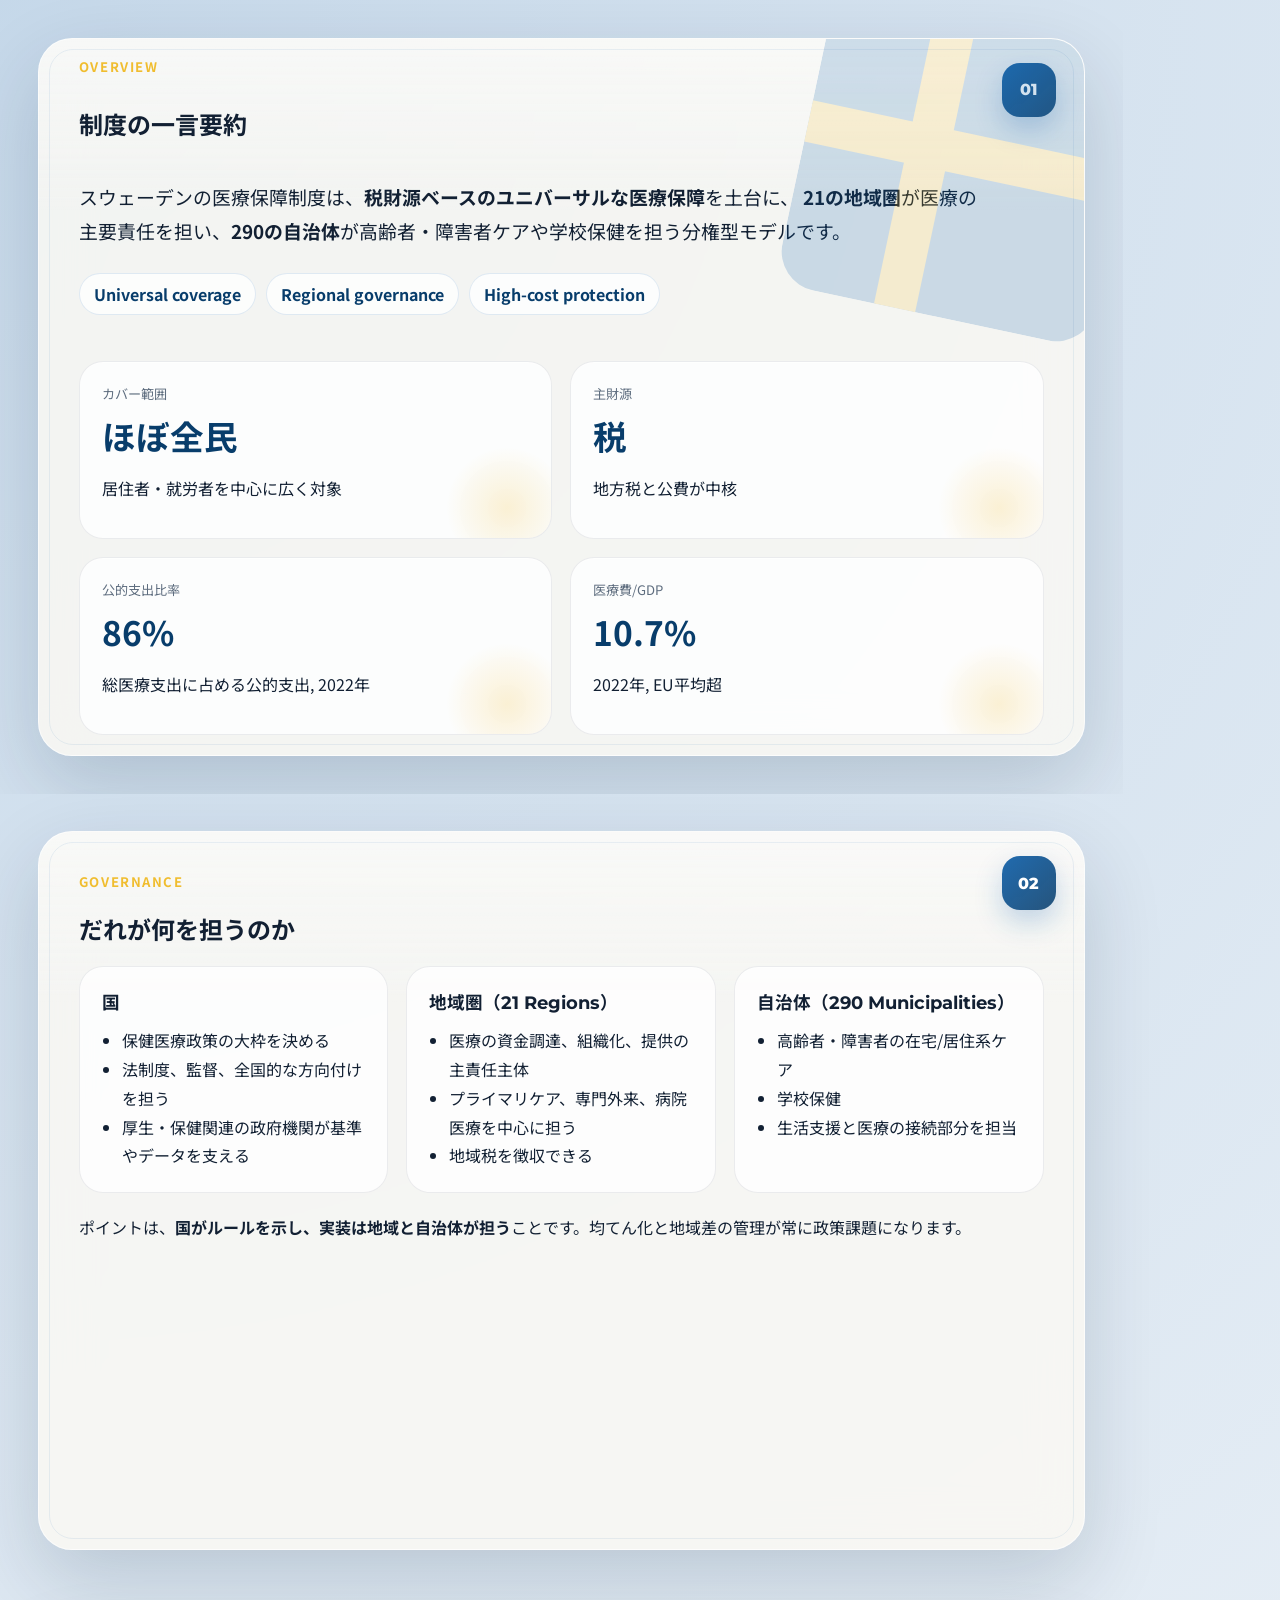
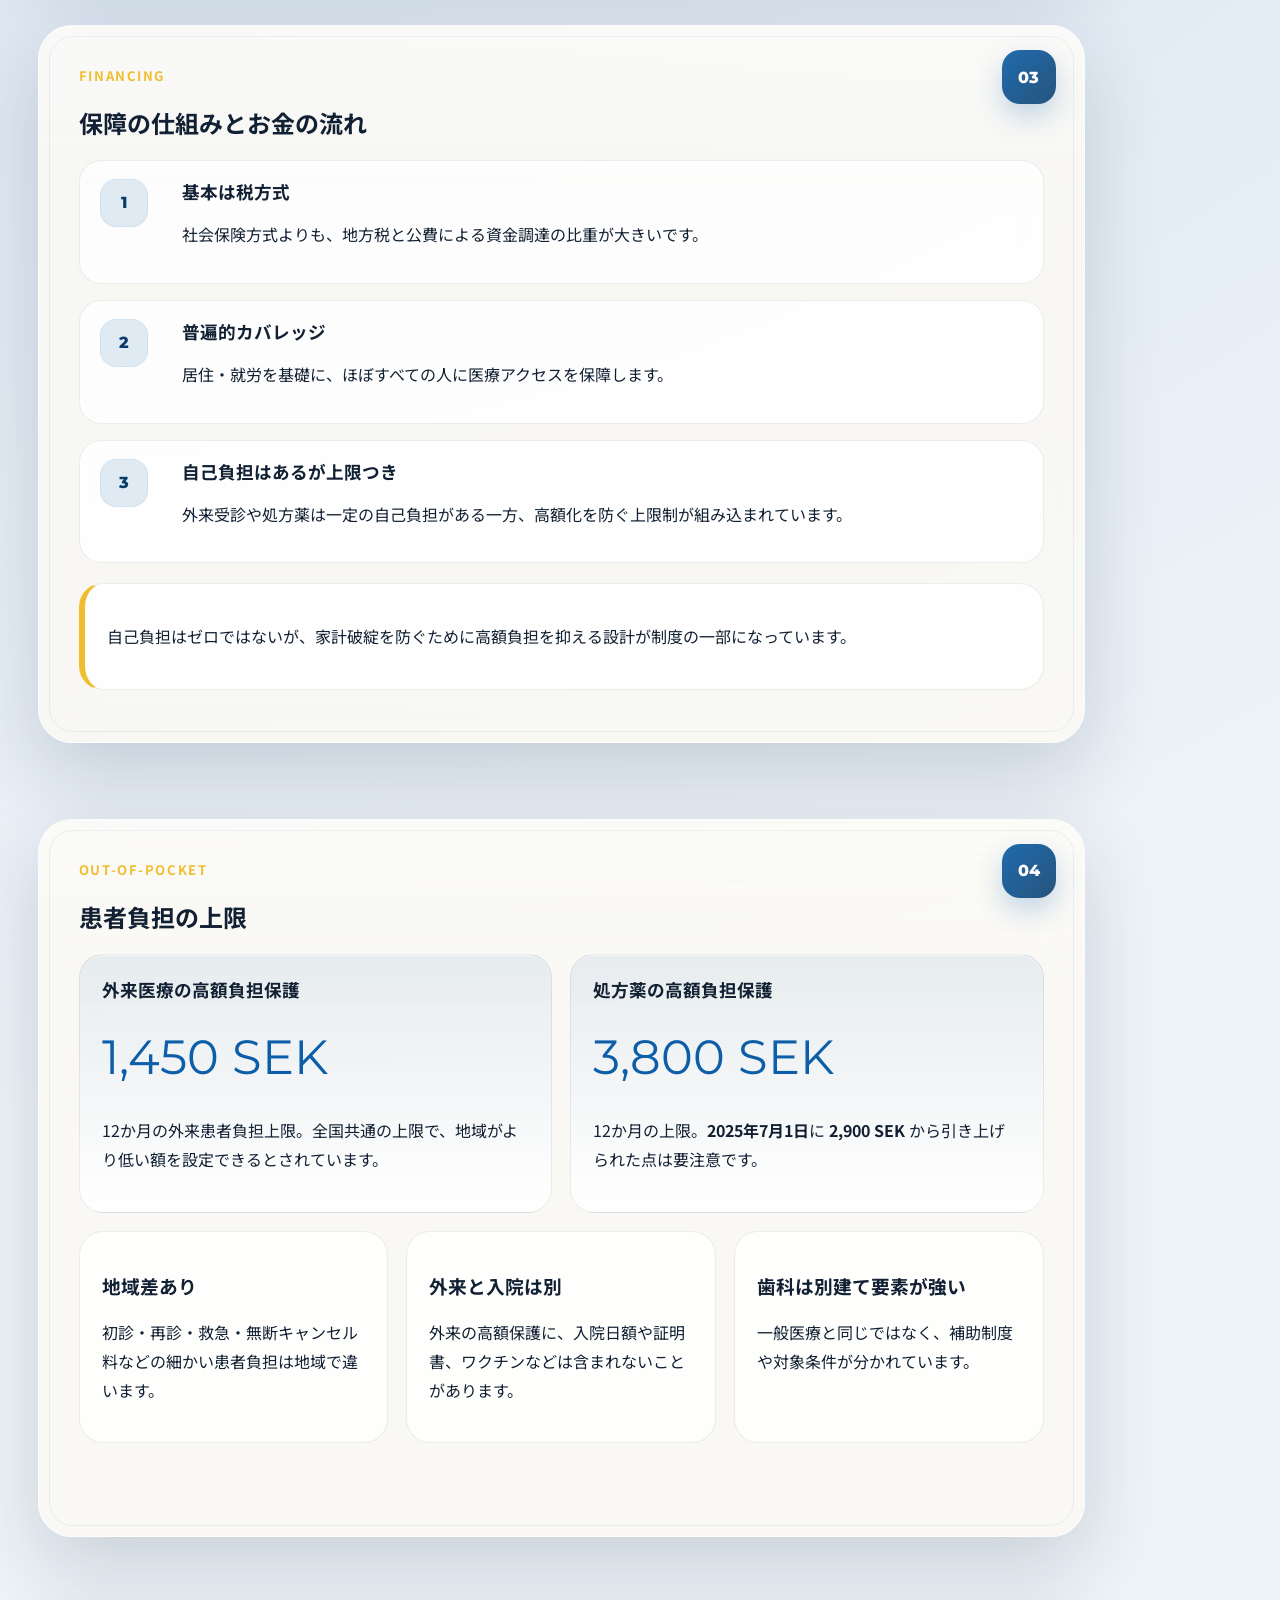
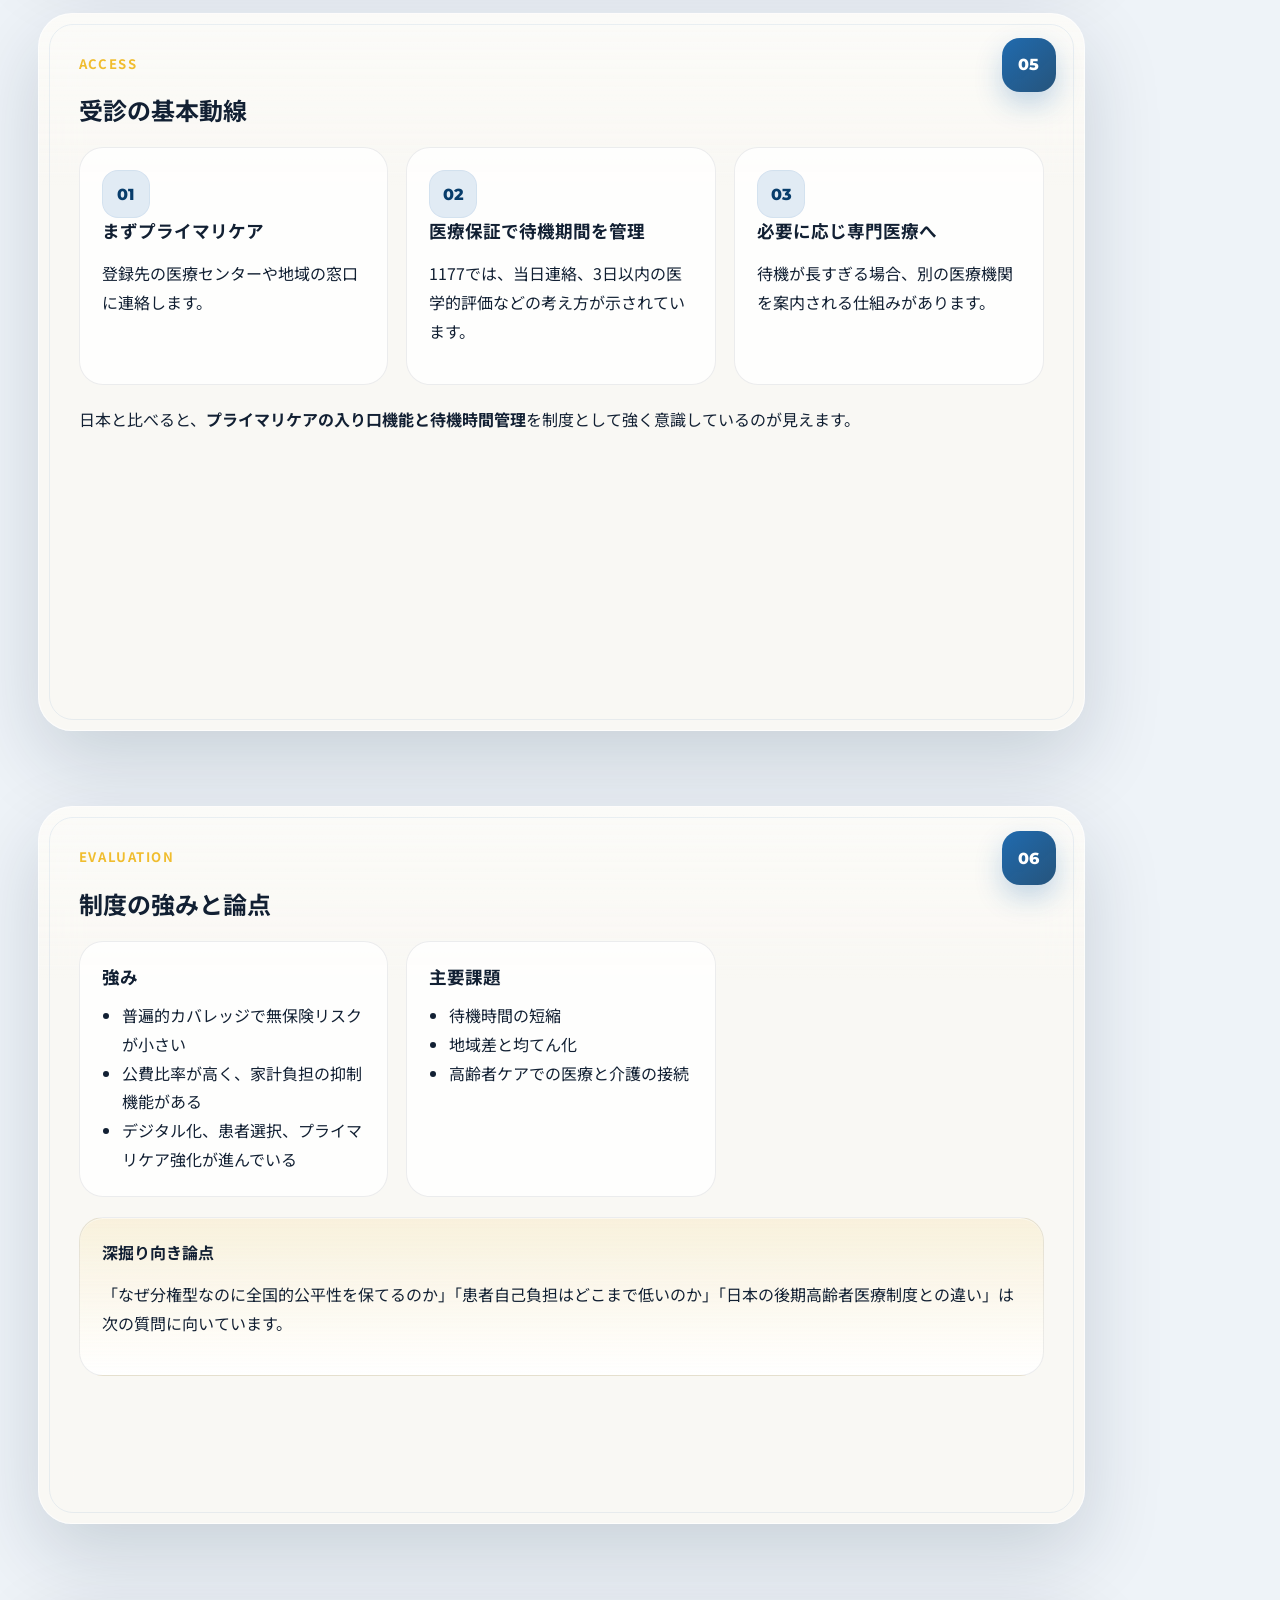
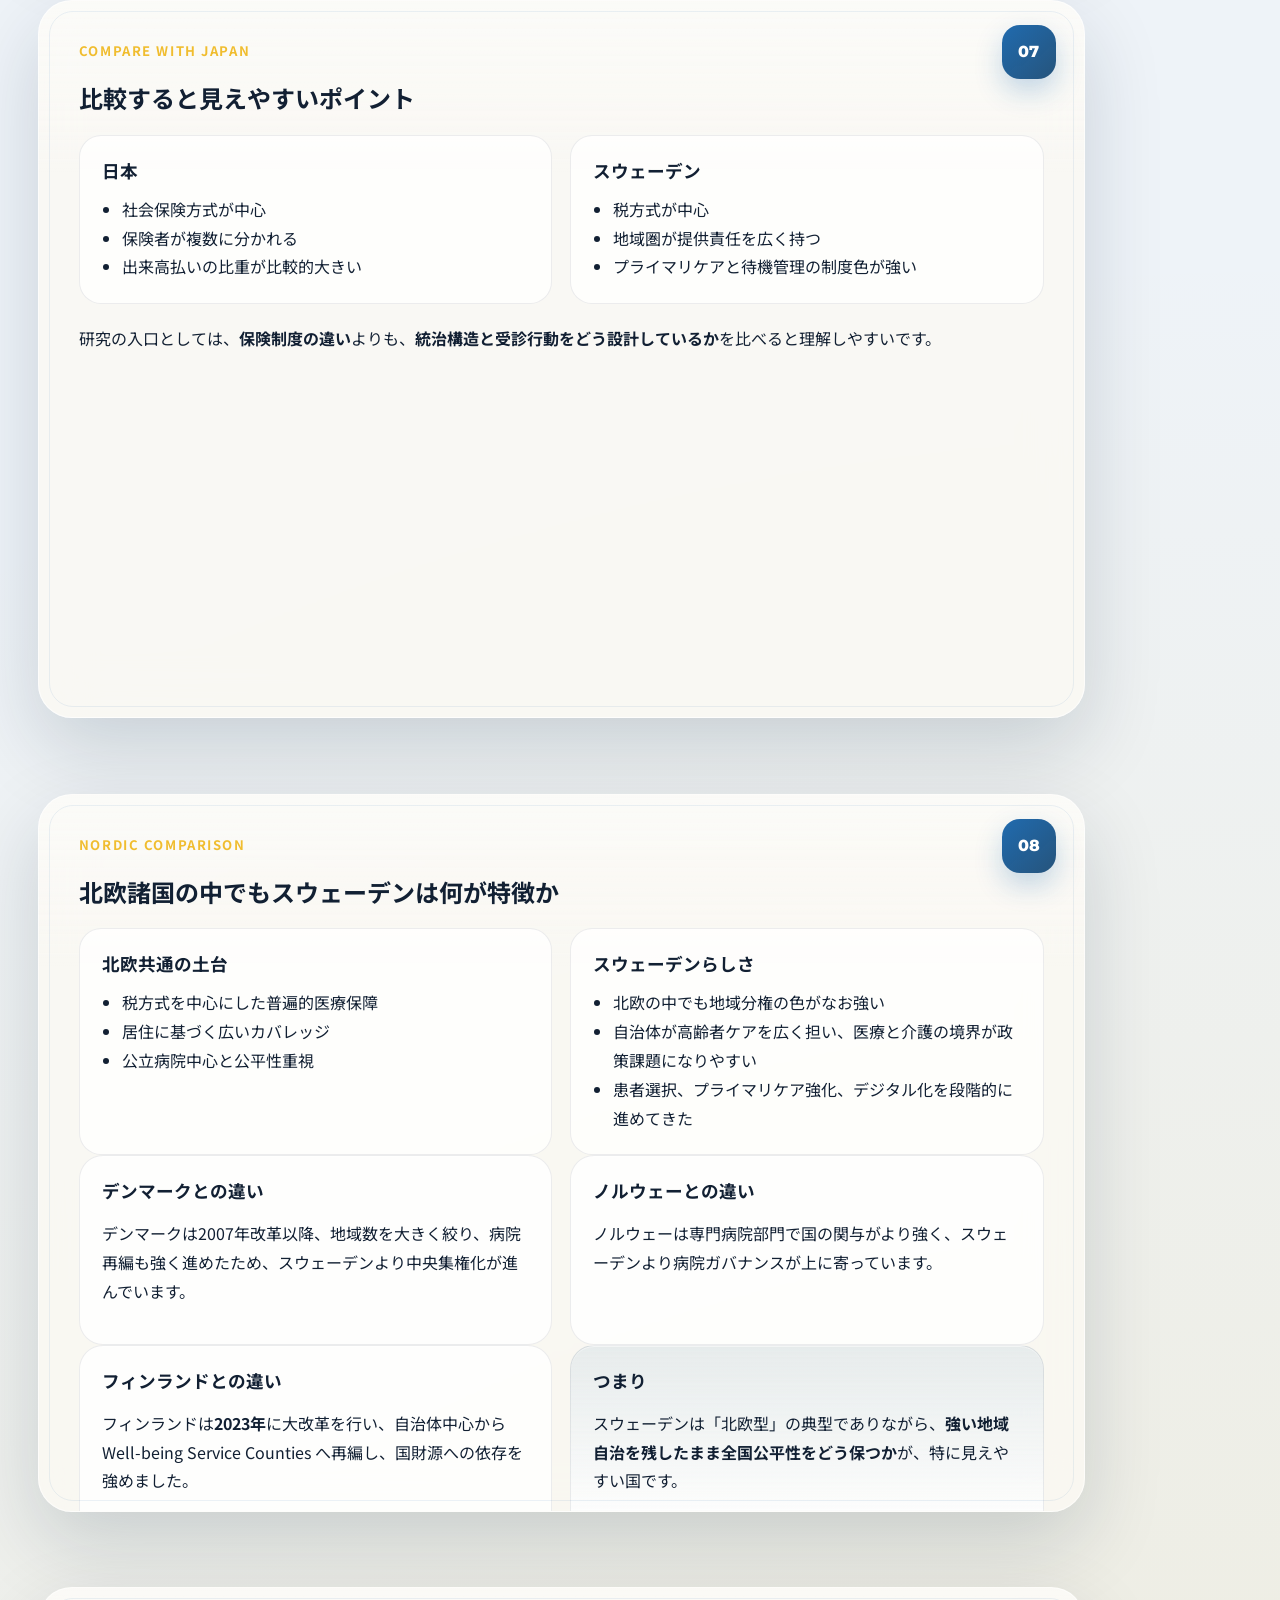
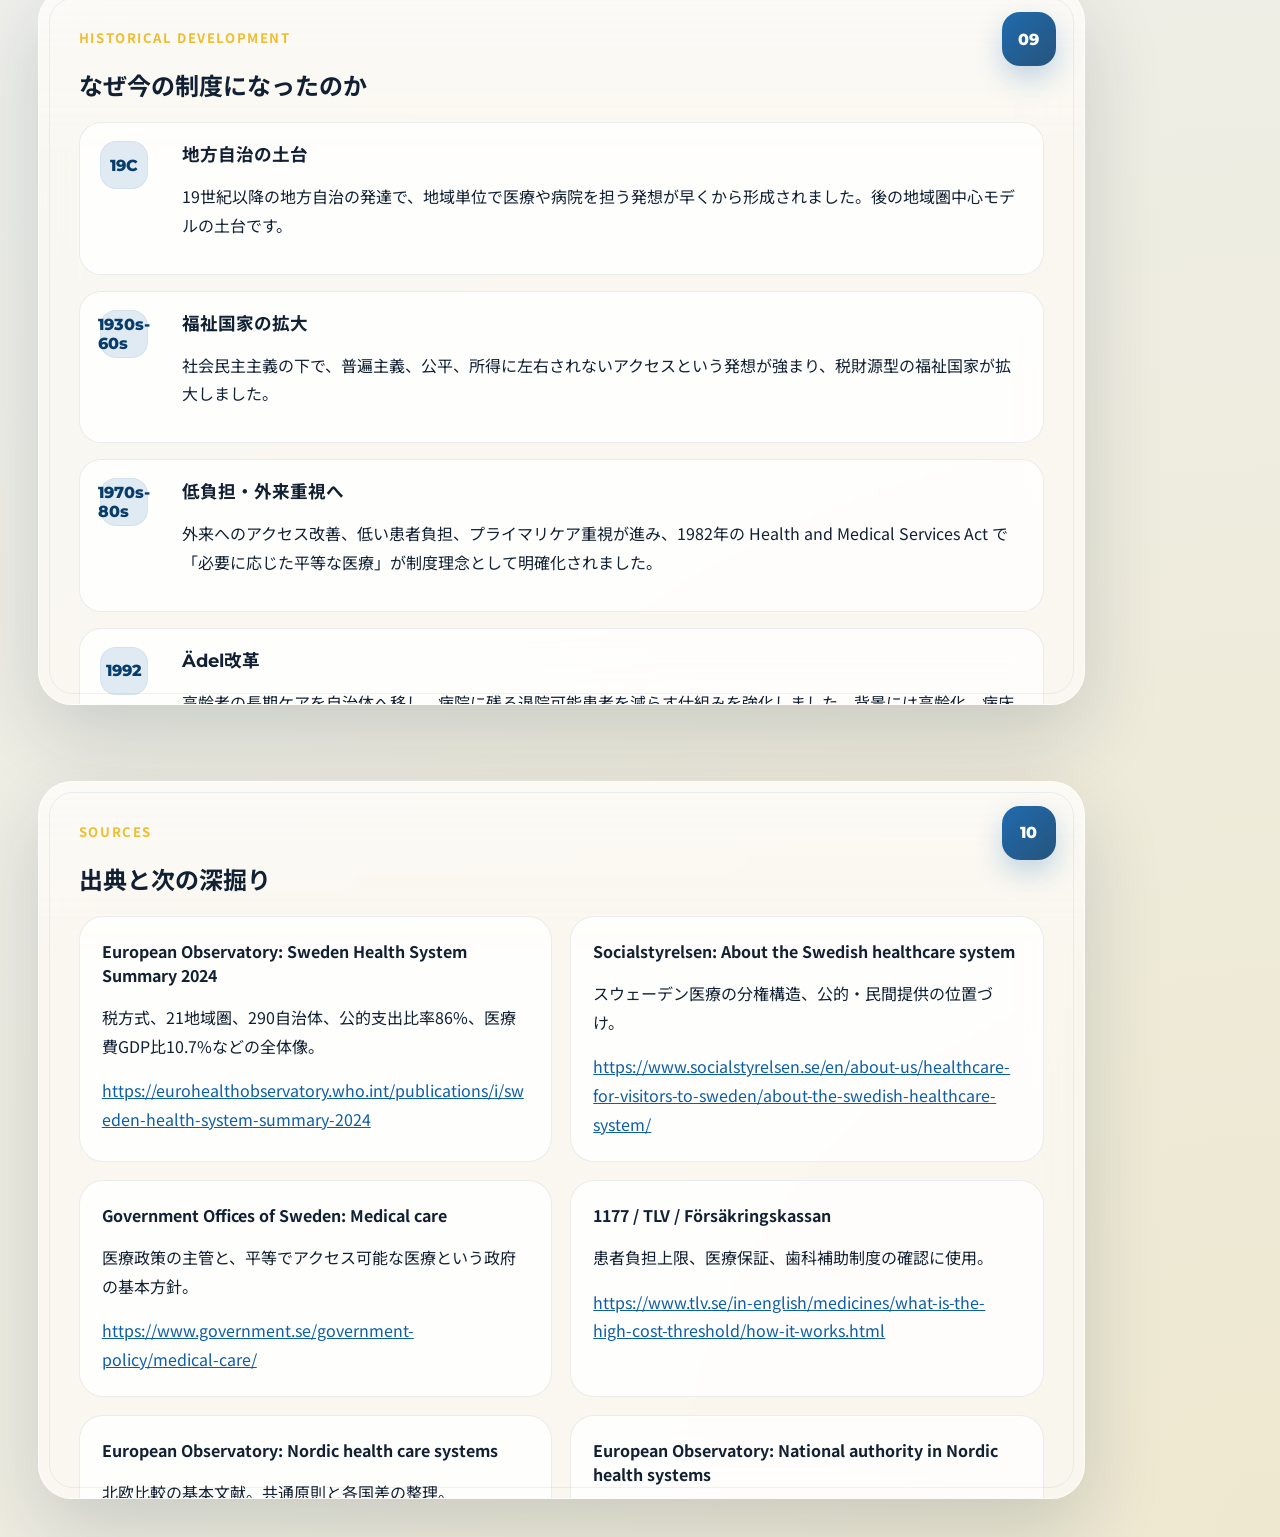
==== pdf-export.html @ 9fb64740 "Add PDF export functionality and configure Netlify headers - Created `pdf-export.html` for generatin" ====
<!DOCTYPE html>
<html lang="ja">
<head>
  <meta charset="UTF-8">
  <meta name="viewport" content="width=device-width, initial-scale=1.0">
  <title>スウェーデンの医療保障制度 PDF版</title>
  <link rel="preconnect" href="https://fonts.googleapis.com">
  <link rel="preconnect" href="https://fonts.gstatic.com" crossorigin>
  <link href="https://fonts.googleapis.com/css2?family=Noto+Sans+JP:wght@400;500;700;800&family=Montserrat:wght@600;700;800&display=swap" rel="stylesheet">
  <link rel="stylesheet" href="./styles.css">
  <link rel="stylesheet" href="./pdf.css">
</head>
<body class="pdf-body">
  <main class="pdf-deck">
    <section class="pdf-slide hero">
      <div class="slide__content hero">
        <div class="slide__badge">01</div>
        <div class="hero__flag">
          <span class="hero__flag-blue"></span>
          <span class="hero__flag-gold hero__flag-gold--vertical"></span>
          <span class="hero__flag-gold hero__flag-gold--horizontal"></span>
        </div>
        <p class="kicker">Overview</p>
        <h2>制度の一言要約</h2>
        <p class="hero__summary">
          スウェーデンの医療保障制度は、<strong>税財源ベースのユニバーサルな医療保障</strong>を土台に、
          <strong>21の地域圏</strong>が医療の主要責任を担い、<strong>290の自治体</strong>が高齢者・障害者ケアや学校保健を担う分権型モデルです。
        </p>
        <div class="hero__rail">
          <span>Universal coverage</span>
          <span>Regional governance</span>
          <span>High-cost protection</span>
        </div>
        <div class="stat-grid">
          <article class="stat-card">
            <span class="stat-card__label">カバー範囲</span>
            <strong>ほぼ全民</strong>
            <p>居住者・就労者を中心に広く対象</p>
          </article>
          <article class="stat-card">
            <span class="stat-card__label">主財源</span>
            <strong>税</strong>
            <p>地方税と公費が中核</p>
          </article>
          <article class="stat-card">
            <span class="stat-card__label">公的支出比率</span>
            <strong>86%</strong>
            <p>総医療支出に占める公的支出, 2022年</p>
          </article>
          <article class="stat-card">
            <span class="stat-card__label">医療費/GDP</span>
            <strong>10.7%</strong>
            <p>2022年, EU平均超</p>
          </article>
        </div>
      </div>
    </section>

    <section class="pdf-slide">
      <div class="slide__content">
        <div class="slide__badge">02</div>
        <p class="kicker">Governance</p>
        <h2>だれが何を担うのか</h2>
        <div class="columns">
          <article class="panel">
            <h3>国</h3>
            <ul>
              <li>保健医療政策の大枠を決める</li>
              <li>法制度、監督、全国的な方向付けを担う</li>
              <li>厚生・保健関連の政府機関が基準やデータを支える</li>
            </ul>
          </article>
          <article class="panel">
            <h3>地域圏（21 Regions）</h3>
            <ul>
              <li>医療の資金調達、組織化、提供の主責任主体</li>
              <li>プライマリケア、専門外来、病院医療を中心に担う</li>
              <li>地域税を徴収できる</li>
            </ul>
          </article>
          <article class="panel">
            <h3>自治体（290 Municipalities）</h3>
            <ul>
              <li>高齢者・障害者の在宅/居住系ケア</li>
              <li>学校保健</li>
              <li>生活支援と医療の接続部分を担当</li>
            </ul>
          </article>
        </div>
        <p class="insight">
          ポイントは、<strong>国がルールを示し、実装は地域と自治体が担う</strong>ことです。均てん化と地域差の管理が常に政策課題になります。
        </p>
      </div>
    </section>

    <section class="pdf-slide">
      <div class="slide__content">
        <div class="slide__badge">03</div>
        <p class="kicker">Financing</p>
        <h2>保障の仕組みとお金の流れ</h2>
        <div class="timeline">
          <div class="timeline__item">
            <span>1</span>
            <div>
              <h3>基本は税方式</h3>
              <p>社会保険方式よりも、地方税と公費による資金調達の比重が大きいです。</p>
            </div>
          </div>
          <div class="timeline__item">
            <span>2</span>
            <div>
              <h3>普遍的カバレッジ</h3>
              <p>居住・就労を基礎に、ほぼすべての人に医療アクセスを保障します。</p>
            </div>
          </div>
          <div class="timeline__item">
            <span>3</span>
            <div>
              <h3>自己負担はあるが上限つき</h3>
              <p>外来受診や処方薬は一定の自己負担がある一方、高額化を防ぐ上限制が組み込まれています。</p>
            </div>
          </div>
        </div>
        <div class="quote-box">
          <p>自己負担はゼロではないが、家計破綻を防ぐために高額負担を抑える設計が制度の一部になっています。</p>
        </div>
      </div>
    </section>

    <section class="pdf-slide">
      <div class="slide__content">
        <div class="slide__badge">04</div>
        <p class="kicker">Out-of-Pocket</p>
        <h2>患者負担の上限</h2>
        <div class="columns columns--wide">
          <article class="panel accent">
            <h3>外来医療の高額負担保護</h3>
            <p class="big-number">1,450 SEK</p>
            <p>12か月の外来患者負担上限。全国共通の上限で、地域がより低い額を設定できるとされています。</p>
          </article>
          <article class="panel accent">
            <h3>処方薬の高額負担保護</h3>
            <p class="big-number">3,800 SEK</p>
            <p>12か月の上限。<strong>2025年7月1日</strong>に <strong>2,900 SEK</strong> から引き上げられた点は要注意です。</p>
          </article>
        </div>
        <div class="note-grid">
          <article class="note-card">
            <h3>地域差あり</h3>
            <p>初診・再診・救急・無断キャンセル料などの細かい患者負担は地域で違います。</p>
          </article>
          <article class="note-card">
            <h3>外来と入院は別</h3>
            <p>外来の高額保護に、入院日額や証明書、ワクチンなどは含まれないことがあります。</p>
          </article>
          <article class="note-card">
            <h3>歯科は別建て要素が強い</h3>
            <p>一般医療と同じではなく、補助制度や対象条件が分かれています。</p>
          </article>
        </div>
      </div>
    </section>

    <section class="pdf-slide">
      <div class="slide__content">
        <div class="slide__badge">05</div>
        <p class="kicker">Access</p>
        <h2>受診の基本動線</h2>
        <div class="process">
          <article class="process__step">
            <span>01</span>
            <h3>まずプライマリケア</h3>
            <p>登録先の医療センターや地域の窓口に連絡します。</p>
          </article>
          <article class="process__step">
            <span>02</span>
            <h3>医療保証で待機期間を管理</h3>
            <p>1177では、当日連絡、3日以内の医学的評価などの考え方が示されています。</p>
          </article>
          <article class="process__step">
            <span>03</span>
            <h3>必要に応じ専門医療へ</h3>
            <p>待機が長すぎる場合、別の医療機関を案内される仕組みがあります。</p>
          </article>
        </div>
        <p class="insight">
          日本と比べると、<strong>プライマリケアの入り口機能と待機時間管理</strong>を制度として強く意識しているのが見えます。
        </p>
      </div>
    </section>

    <section class="pdf-slide">
      <div class="slide__content">
        <div class="slide__badge">06</div>
        <p class="kicker">Evaluation</p>
        <h2>制度の強みと論点</h2>
        <div class="columns">
          <article class="panel">
            <h3>強み</h3>
            <ul>
              <li>普遍的カバレッジで無保険リスクが小さい</li>
              <li>公費比率が高く、家計負担の抑制機能がある</li>
              <li>デジタル化、患者選択、プライマリケア強化が進んでいる</li>
            </ul>
          </article>
          <article class="panel">
            <h3>主要課題</h3>
            <ul>
              <li>待機時間の短縮</li>
              <li>地域差と均てん化</li>
              <li>高齢者ケアでの医療と介護の接続</li>
            </ul>
          </article>
        </div>
        <div class="warning-box">
          <strong>深掘り向き論点</strong>
          <p>「なぜ分権型なのに全国的公平性を保てるのか」「患者自己負担はどこまで低いのか」「日本の後期高齢者医療制度との違い」は次の質問に向いています。</p>
        </div>
      </div>
    </section>

    <section class="pdf-slide">
      <div class="slide__content">
        <div class="slide__badge">07</div>
        <p class="kicker">Compare with Japan</p>
        <h2>比較すると見えやすいポイント</h2>
        <div class="comparison">
          <article>
            <h3>日本</h3>
            <ul>
              <li>社会保険方式が中心</li>
              <li>保険者が複数に分かれる</li>
              <li>出来高払いの比重が比較的大きい</li>
            </ul>
          </article>
          <article>
            <h3>スウェーデン</h3>
            <ul>
              <li>税方式が中心</li>
              <li>地域圏が提供責任を広く持つ</li>
              <li>プライマリケアと待機管理の制度色が強い</li>
            </ul>
          </article>
        </div>
        <p class="insight">
          研究の入口としては、<strong>保険制度の違い</strong>よりも、<strong>統治構造と受診行動をどう設計しているか</strong>を比べると理解しやすいです。
        </p>
      </div>
    </section>

    <section class="pdf-slide">
      <div class="slide__content">
        <div class="slide__badge">08</div>
        <p class="kicker">Nordic Comparison</p>
        <h2>北欧諸国の中でもスウェーデンは何が特徴か</h2>
        <div class="comparison">
          <article>
            <h3>北欧共通の土台</h3>
            <ul>
              <li>税方式を中心にした普遍的医療保障</li>
              <li>居住に基づく広いカバレッジ</li>
              <li>公立病院中心と公平性重視</li>
            </ul>
          </article>
          <article>
            <h3>スウェーデンらしさ</h3>
            <ul>
              <li>北欧の中でも地域分権の色がなお強い</li>
              <li>自治体が高齢者ケアを広く担い、医療と介護の境界が政策課題になりやすい</li>
              <li>患者選択、プライマリケア強化、デジタル化を段階的に進めてきた</li>
            </ul>
          </article>
        </div>
        <div class="columns columns--wide">
          <article class="panel">
            <h3>デンマークとの違い</h3>
            <p>デンマークは2007年改革以降、地域数を大きく絞り、病院再編も強く進めたため、スウェーデンより中央集権化が進んでいます。</p>
          </article>
          <article class="panel">
            <h3>ノルウェーとの違い</h3>
            <p>ノルウェーは専門病院部門で国の関与がより強く、スウェーデンより病院ガバナンスが上に寄っています。</p>
          </article>
        </div>
        <div class="columns columns--wide">
          <article class="panel">
            <h3>フィンランドとの違い</h3>
            <p>フィンランドは<strong>2023年</strong>に大改革を行い、自治体中心から Well-being Service Counties へ再編し、国財源への依存を強めました。</p>
          </article>
          <article class="panel accent">
            <h3>つまり</h3>
            <p>スウェーデンは「北欧型」の典型でありながら、<strong>強い地域自治を残したまま全国公平性をどう保つか</strong>が、特に見えやすい国です。</p>
          </article>
        </div>
      </div>
    </section>

    <section class="pdf-slide">
      <div class="slide__content">
        <div class="slide__badge">09</div>
        <p class="kicker">Historical Development</p>
        <h2>なぜ今の制度になったのか</h2>
        <div class="timeline">
          <div class="timeline__item">
            <span>19C</span>
            <div>
              <h3>地方自治の土台</h3>
              <p>19世紀以降の地方自治の発達で、地域単位で医療や病院を担う発想が早くから形成されました。後の地域圏中心モデルの土台です。</p>
            </div>
          </div>
          <div class="timeline__item">
            <span>1930s-60s</span>
            <div>
              <h3>福祉国家の拡大</h3>
              <p>社会民主主義の下で、普遍主義、公平、所得に左右されないアクセスという発想が強まり、税財源型の福祉国家が拡大しました。</p>
            </div>
          </div>
          <div class="timeline__item">
            <span>1970s-80s</span>
            <div>
              <h3>低負担・外来重視へ</h3>
              <p>外来へのアクセス改善、低い患者負担、プライマリケア重視が進み、1982年の Health and Medical Services Act で「必要に応じた平等な医療」が制度理念として明確化されました。</p>
            </div>
          </div>
          <div class="timeline__item">
            <span>1992</span>
            <div>
              <h3>Ädel改革</h3>
              <p>高齢者の長期ケアを自治体へ移し、病院に残る退院可能患者を減らす仕組みを強化しました。背景には高齢化、病床効率、連携不全への対処があります。</p>
            </div>
          </div>
          <div class="timeline__item">
            <span>2000s-</span>
            <div>
              <h3>待機時間、選択、質比較</h3>
              <p>待機時間問題への対応、プライマリケアの選択制拡大、標準化、全国比較、デジタル化が進みました。近年は分権のままでは質・安全・効率に限界があるとして、国の関与を強める流れもあります。</p>
            </div>
          </div>
        </div>
        <div class="warning-box">
          <strong>制度変化を動かした要因</strong>
          <p>理念だけでなく、感染症中心から慢性疾患・高齢者ケア中心への疾病構造の変化、病床の効率化、待機時間、地域差、科学的ガイドラインとレジストリによる質管理が改革を押してきました。</p>
        </div>
      </div>
    </section>

    <section class="pdf-slide">
      <div class="slide__content">
        <div class="slide__badge">10</div>
        <p class="kicker">Sources</p>
        <h2>出典と次の深掘り</h2>
        <div class="sources">
          <article>
            <h3>European Observatory: Sweden Health System Summary 2024</h3>
            <p>税方式、21地域圏、290自治体、公的支出比率86%、医療費GDP比10.7%などの全体像。</p>
            <a href="https://eurohealthobservatory.who.int/publications/i/sweden-health-system-summary-2024">https://eurohealthobservatory.who.int/publications/i/sweden-health-system-summary-2024</a>
          </article>
          <article>
            <h3>Socialstyrelsen: About the Swedish healthcare system</h3>
            <p>スウェーデン医療の分権構造、公的・民間提供の位置づけ。</p>
            <a href="https://www.socialstyrelsen.se/en/about-us/healthcare-for-visitors-to-sweden/about-the-swedish-healthcare-system/">https://www.socialstyrelsen.se/en/about-us/healthcare-for-visitors-to-sweden/about-the-swedish-healthcare-system/</a>
          </article>
          <article>
            <h3>Government Offices of Sweden: Medical care</h3>
            <p>医療政策の主管と、平等でアクセス可能な医療という政府の基本方針。</p>
            <a href="https://www.government.se/government-policy/medical-care/">https://www.government.se/government-policy/medical-care/</a>
          </article>
          <article>
            <h3>1177 / TLV / Försäkringskassan</h3>
            <p>患者負担上限、医療保証、歯科補助制度の確認に使用。</p>
            <a href="https://www.tlv.se/in-english/medicines/what-is-the-high-cost-threshold/how-it-works.html">https://www.tlv.se/in-english/medicines/what-is-the-high-cost-threshold/how-it-works.html</a>
          </article>
          <article>
            <h3>European Observatory: Nordic health care systems</h3>
            <p>北欧比較の基本文献。共通原則と各国差の整理。</p>
            <a href="https://eurohealthobservatory.who.int/publications/m/nordic-health-care-systems-recent-reforms-and-current-policy-challenges">https://eurohealthobservatory.who.int/publications/m/nordic-health-care-systems-recent-reforms-and-current-policy-challenges</a>
          </article>
          <article>
            <h3>European Observatory: National authority in Nordic health systems</h3>
            <p>北欧での国レベルへの権限集約の流れ。</p>
            <a href="https://eurohealthobservatory.who.int/publications/i/national-authority-in-nordic-health-systems">https://eurohealthobservatory.who.int/publications/i/national-authority-in-nordic-health-systems</a>
          </article>
        </div>
      </div>
    </section>
  </main>
</body>
</html>
---- styles.css ----
:root {
  --bg: #eef3f8;
  --paper: rgba(252, 249, 243, 0.82);
  --paper-strong: rgba(255, 252, 246, 0.96);
  --ink: #122033;
  --muted: #5e6d7f;
  --accent: #0d5ea8;
  --accent-soft: rgba(13, 94, 168, 0.12);
  --accent-strong: #083d6b;
  --line: rgba(18, 32, 51, 0.12);
  --warm: #f0bd2f;
  --shadow: 0 30px 80px rgba(9, 29, 55, 0.16);
  --glass: rgba(255, 255, 255, 0.42);
}

* {
  box-sizing: border-box;
}

html, body {
  margin: 0;
  min-height: 100%;
  background: var(--bg);
  color: var(--ink);
  font-family: "Noto Sans JP", sans-serif;
}

body {
  overflow: hidden;
}

.backdrop {
  position: fixed;
  inset: 0;
  overflow: hidden;
  pointer-events: none;
}

.backdrop__orb {
  position: absolute;
  border-radius: 999px;
  filter: blur(20px);
  opacity: 0.82;
}

.backdrop__orb--blue {
  top: -140px;
  right: -120px;
  width: 480px;
  height: 480px;
  background: radial-gradient(circle, rgba(13, 94, 168, 0.28), transparent 68%);
}

.backdrop__orb--gold {
  bottom: -160px;
  left: -100px;
  width: 440px;
  height: 440px;
  background: radial-gradient(circle, rgba(240, 189, 47, 0.24), transparent 70%);
}

.backdrop__grid {
  position: absolute;
  inset: 0;
  background-image:
    linear-gradient(rgba(255, 255, 255, 0.34) 1px, transparent 1px),
    linear-gradient(90deg, rgba(255, 255, 255, 0.34) 1px, transparent 1px);
  background-size: 48px 48px;
  mask-image: linear-gradient(180deg, rgba(0, 0, 0, 0.5), transparent 88%);
  opacity: 0.36;
}

.app-shell {
  position: relative;
  z-index: 1;
  display: grid;
  grid-template-columns: 320px 1fr;
  min-height: 100vh;
}

.sidebar {
  border-right: 1px solid var(--line);
  background: linear-gradient(180deg, rgba(11, 42, 74, 0.88), rgba(18, 42, 67, 0.78));
  backdrop-filter: blur(22px);
  color: #eef6ff;
}

.sidebar__inner {
  padding: 32px 24px;
  height: 100vh;
  overflow-y: auto;
}

.eyebrow,
.kicker {
  margin: 0 0 10px;
  color: var(--warm);
  font-size: 0.82rem;
  font-weight: 700;
  letter-spacing: 0.12em;
  text-transform: uppercase;
}

.sidebar h1,
.slide h2,
.panel h3,
.process__step h3,
.comparison h3,
.next-questions h3,
.timeline__item h3 {
  font-family: "Montserrat", "Noto Sans JP", sans-serif;
}

.sidebar h1 {
  margin: 0;
  font-size: 2.15rem;
  line-height: 1.08;
  letter-spacing: -0.03em;
}

.lede {
  color: rgba(238, 246, 255, 0.74);
  line-height: 1.8;
}

.meta {
  display: grid;
  gap: 10px;
  margin: 24px 0;
}

.meta div {
  padding: 12px 14px;
  background: rgba(255, 255, 255, 0.1);
  border: 1px solid rgba(255, 255, 255, 0.14);
  border-radius: 16px;
  backdrop-filter: blur(14px);
}

.meta span {
  display: block;
  color: rgba(238, 246, 255, 0.66);
  font-size: 0.78rem;
}

.meta strong {
  display: block;
  margin-top: 4px;
  font-size: 1rem;
  color: #fff;
}

.toc {
  display: grid;
  gap: 8px;
}

.toc button {
  width: 100%;
  padding: 12px 14px;
  border: 1px solid transparent;
  border-radius: 14px;
  background: transparent;
  color: rgba(238, 246, 255, 0.82);
  text-align: left;
  cursor: pointer;
  transition: 160ms ease;
}

.toc button:hover,
.toc button.is-active {
  background: rgba(255, 255, 255, 0.12);
  border-color: rgba(255, 255, 255, 0.14);
  transform: translateX(4px);
}

.sidebar__note {
  margin-top: 24px;
  padding: 16px;
  border-radius: 18px;
  background: linear-gradient(135deg, rgba(240, 189, 47, 0.16), rgba(255, 255, 255, 0.08));
  border: 1px solid rgba(255, 255, 255, 0.14);
  color: #fff4ca;
  line-height: 1.75;
}

.sidebar__sweden {
  position: relative;
  margin-top: 26px;
  height: 92px;
  border-radius: 20px;
  background: rgba(255, 255, 255, 0.08);
  border: 1px solid rgba(255, 255, 255, 0.12);
  overflow: hidden;
}

.sidebar__sweden span:first-child {
  position: absolute;
  inset: 0;
  background: #0f5fa8;
}

.sidebar__sweden span:last-child {
  position: absolute;
  left: 28%;
  top: 0;
  width: 12%;
  height: 100%;
  background: #f0bd2f;
  box-shadow: -200px 38px 0 0 #f0bd2f;
}

.deck {
  display: flex;
  flex-direction: column;
  min-width: 0;
}

.deck__header {
  display: flex;
  justify-content: space-between;
  align-items: center;
  padding: 20px 28px 0;
}

.deck__controls {
  display: flex;
  gap: 10px;
}

.nav-btn {
  border: 1px solid rgba(255, 255, 255, 0.42);
  background: rgba(255, 255, 255, 0.56);
  color: var(--accent-strong);
  padding: 10px 16px;
  border-radius: 999px;
  cursor: pointer;
  backdrop-filter: blur(18px);
  font-weight: 700;
  transition: transform 160ms ease, background 160ms ease;
}

.nav-btn:hover {
  transform: translateY(-1px);
  background: rgba(255, 255, 255, 0.74);
}

.deck__progress {
  display: flex;
  align-items: center;
  gap: 12px;
  color: var(--muted);
  font-weight: 600;
}

.progress-bar {
  width: 150px;
  height: 10px;
  border-radius: 999px;
  background: rgba(255, 255, 255, 0.38);
  overflow: hidden;
  border: 1px solid rgba(255, 255, 255, 0.4);
}

.progress-bar span {
  display: block;
  height: 100%;
  width: 10%;
  border-radius: inherit;
  background: linear-gradient(90deg, #0d5ea8, #f0bd2f);
  transition: width 220ms ease;
}

.slide {
  display: none;
  padding: 18px 28px 32px;
  height: calc(100vh - 74px);
  overflow-y: auto;
}

.slide.is-active {
  display: block;
  animation: slideIn 280ms ease;
}

.slide__content {
  position: relative;
  min-height: 100%;
  padding: 40px 40px 42px;
  border-radius: 34px;
  border: 1px solid rgba(255, 255, 255, 0.58);
  background:
    linear-gradient(180deg, rgba(255, 255, 255, 0.4), transparent 24%),
    var(--paper);
  box-shadow: var(--shadow);
  backdrop-filter: blur(26px);
}

.slide__content::after {
  content: "";
  position: absolute;
  inset: 16px;
  border-radius: 24px;
  border: 1px solid rgba(13, 94, 168, 0.08);
  pointer-events: none;
}

.hero {
  display: flex;
  flex-direction: column;
  justify-content: center;
  overflow: hidden;
}

.slide h2 {
  margin: 0 0 20px;
  font-size: clamp(2rem, 4vw, 3.25rem);
  line-height: 1.08;
  letter-spacing: -0.04em;
  max-width: 12em;
}

.hero__summary,
.insight,
.quote-box p,
.warning-box p,
.panel p,
.timeline__item p,
.note-card p,
.process__step p,
.next-questions li,
.sources a,
.sources p {
  line-height: 1.8;
}

.hero__summary {
  max-width: 900px;
  font-size: 1.18rem;
}

.slide__badge {
  position: absolute;
  top: 24px;
  right: 28px;
  display: inline-flex;
  align-items: center;
  justify-content: center;
  width: 54px;
  height: 54px;
  border-radius: 18px;
  background: linear-gradient(135deg, rgba(13, 94, 168, 0.92), rgba(8, 61, 107, 0.88));
  color: #fff;
  font-family: "Montserrat", sans-serif;
  font-size: 1rem;
  font-weight: 800;
  box-shadow: 0 12px 28px rgba(13, 94, 168, 0.24);
}

.hero__flag {
  position: absolute;
  top: -40px;
  right: -40px;
  width: 320px;
  height: 320px;
  border-radius: 40px;
  overflow: hidden;
  opacity: 0.18;
  transform: rotate(12deg);
}

.hero__flag-blue,
.hero__flag-gold {
  position: absolute;
}

.hero__flag-blue {
  inset: 0;
  background: #0d5ea8;
}

.hero__flag-gold--vertical {
  left: 32%;
  top: 0;
  width: 13%;
  height: 100%;
  background: #f0bd2f;
}

.hero__flag-gold--horizontal {
  left: 0;
  top: 42%;
  width: 100%;
  height: 13%;
  background: #f0bd2f;
}

.hero__rail {
  display: flex;
  flex-wrap: wrap;
  gap: 10px;
  margin: 6px 0 18px;
}

.hero__rail span {
  display: inline-flex;
  align-items: center;
  min-height: 36px;
  padding: 8px 14px;
  border-radius: 999px;
  background: rgba(255, 255, 255, 0.74);
  border: 1px solid rgba(13, 94, 168, 0.12);
  color: var(--accent-strong);
  font-weight: 700;
}

.stat-grid,
.columns,
.note-grid,
.comparison,
.sources {
  display: grid;
  gap: 18px;
}

.stat-grid {
  grid-template-columns: repeat(2, minmax(0, 1fr));
  margin-top: 28px;
}

.stat-card,
.panel,
.note-card,
.process__step,
.sources article,
.quote-box,
.warning-box {
  border: 1px solid rgba(18, 32, 51, 0.08);
  border-radius: 24px;
  background: rgba(255, 255, 255, 0.76);
  box-shadow: inset 0 1px 0 rgba(255, 255, 255, 0.46);
}

.stat-card {
  padding: 22px;
  position: relative;
  overflow: hidden;
}

.stat-card::before {
  content: "";
  position: absolute;
  inset: auto -16px -30px auto;
  width: 120px;
  height: 120px;
  border-radius: 50%;
  background: radial-gradient(circle, rgba(240, 189, 47, 0.2), transparent 72%);
}

.stat-card__label {
  display: block;
  color: var(--muted);
  font-size: 0.82rem;
}

.stat-card strong {
  display: block;
  margin: 8px 0;
  font-size: 2.1rem;
  color: var(--accent-strong);
}

.columns {
  grid-template-columns: repeat(3, minmax(0, 1fr));
}

.columns--wide {
  grid-template-columns: repeat(2, minmax(0, 1fr));
}

.panel,
.note-card,
.process__step,
.quote-box,
.warning-box,
.sources article {
  padding: 22px;
}

.panel h3,
.process__step h3,
.comparison h3,
.next-questions h3,
.timeline__item h3 {
  margin: 0 0 12px;
  font-size: 1.1rem;
}

.panel ul,
.next-questions ul,
.comparison ul {
  margin: 0;
  padding-left: 20px;
  line-height: 1.8;
}

.accent {
  background: linear-gradient(180deg, rgba(13, 94, 168, 0.08), rgba(255, 255, 255, 0.94));
}

.big-number {
  margin: 10px 0 6px;
  font-family: "Montserrat", sans-serif;
  font-size: clamp(2rem, 4vw, 3rem);
  color: var(--accent);
}

.timeline {
  display: grid;
  gap: 16px;
}

.timeline__item {
  display: grid;
  grid-template-columns: 64px 1fr;
  gap: 18px;
  align-items: start;
  padding: 18px 20px;
  border: 1px solid rgba(18, 32, 51, 0.08);
  border-radius: 22px;
  background: rgba(255, 255, 255, 0.74);
}

.timeline__item span,
.process__step span {
  display: inline-flex;
  align-items: center;
  justify-content: center;
  width: 48px;
  height: 48px;
  border-radius: 16px;
  background: var(--accent-soft);
  color: var(--accent-strong);
  font-family: "Montserrat", sans-serif;
  font-weight: 800;
  box-shadow: inset 0 0 0 1px rgba(13, 94, 168, 0.06);
}

.note-grid {
  grid-template-columns: repeat(3, minmax(0, 1fr));
  margin-top: 18px;
}

.process {
  display: grid;
  grid-template-columns: repeat(3, minmax(0, 1fr));
  gap: 18px;
}

.comparison {
  grid-template-columns: repeat(2, minmax(0, 1fr));
}

.comparison article {
  padding: 22px;
  border-radius: 22px;
  border: 1px solid rgba(18, 32, 51, 0.08);
  background: rgba(255, 255, 255, 0.72);
}

.quote-box,
.warning-box,
.insight {
  margin-top: 20px;
}

.quote-box {
  border-left: 6px solid var(--warm);
}

.warning-box {
  background: linear-gradient(180deg, rgba(240, 189, 47, 0.12), rgba(255, 255, 255, 0.94));
}

.sources {
  margin-bottom: 24px;
  grid-template-columns: repeat(2, minmax(0, 1fr));
}

.sources article h3 {
  margin: 0 0 10px;
  font-size: 1rem;
}

.sources a {
  color: var(--accent);
  word-break: break-word;
}

@keyframes slideIn {
  from {
    opacity: 0;
    transform: translateY(10px);
  }
  to {
    opacity: 1;
    transform: translateY(0);
  }
}

@media (max-width: 1080px) {
  body {
    overflow: auto;
  }

  .app-shell {
    grid-template-columns: 1fr;
  }

  .sidebar {
    border-right: 0;
    border-bottom: 1px solid var(--line);
  }

  .sidebar__inner,
  .slide {
    height: auto;
  }

  .slide {
    display: block;
    padding-top: 0;
  }

  .slide:not(.is-active) {
    display: none;
  }

  .columns,
  .note-grid,
  .process,
  .comparison,
  .columns--wide,
  .stat-grid,
  .sources {
    grid-template-columns: 1fr;
  }

  .slide__badge {
    top: 18px;
    right: 18px;
  }

  .hero__flag {
    width: 220px;
    height: 220px;
  }
}
---- pdf.css ----
@page {
  size: A4 landscape;
  margin: 0;
}

html,
body {
  margin: 0;
  padding: 0;
}

.pdf-body {
  overflow: visible;
  background:
    radial-gradient(circle at top left, rgba(13, 94, 168, 0.18), transparent 34%),
    radial-gradient(circle at bottom right, rgba(240, 189, 47, 0.2), transparent 36%),
    #eef3f8;
  print-color-adjust: exact;
  -webkit-print-color-adjust: exact;
}

.pdf-deck {
  width: 100%;
}

.pdf-slide {
  width: 297mm;
  min-height: 210mm;
  padding: 10mm;
  display: flex;
  align-items: stretch;
  justify-content: center;
  page-break-after: always;
  break-after: page;
}

.pdf-slide:last-child {
  page-break-after: auto;
  break-after: auto;
}

.pdf-slide .slide__content {
  width: 100%;
  min-height: 100%;
  height: 190mm;
  overflow: hidden;
}

.pdf-slide .hero {
  min-height: 100%;
}

.pdf-slide .sources {
  grid-template-columns: repeat(2, minmax(0, 1fr));
}

.pdf-slide .slide__content::after {
  inset: 10px;
}
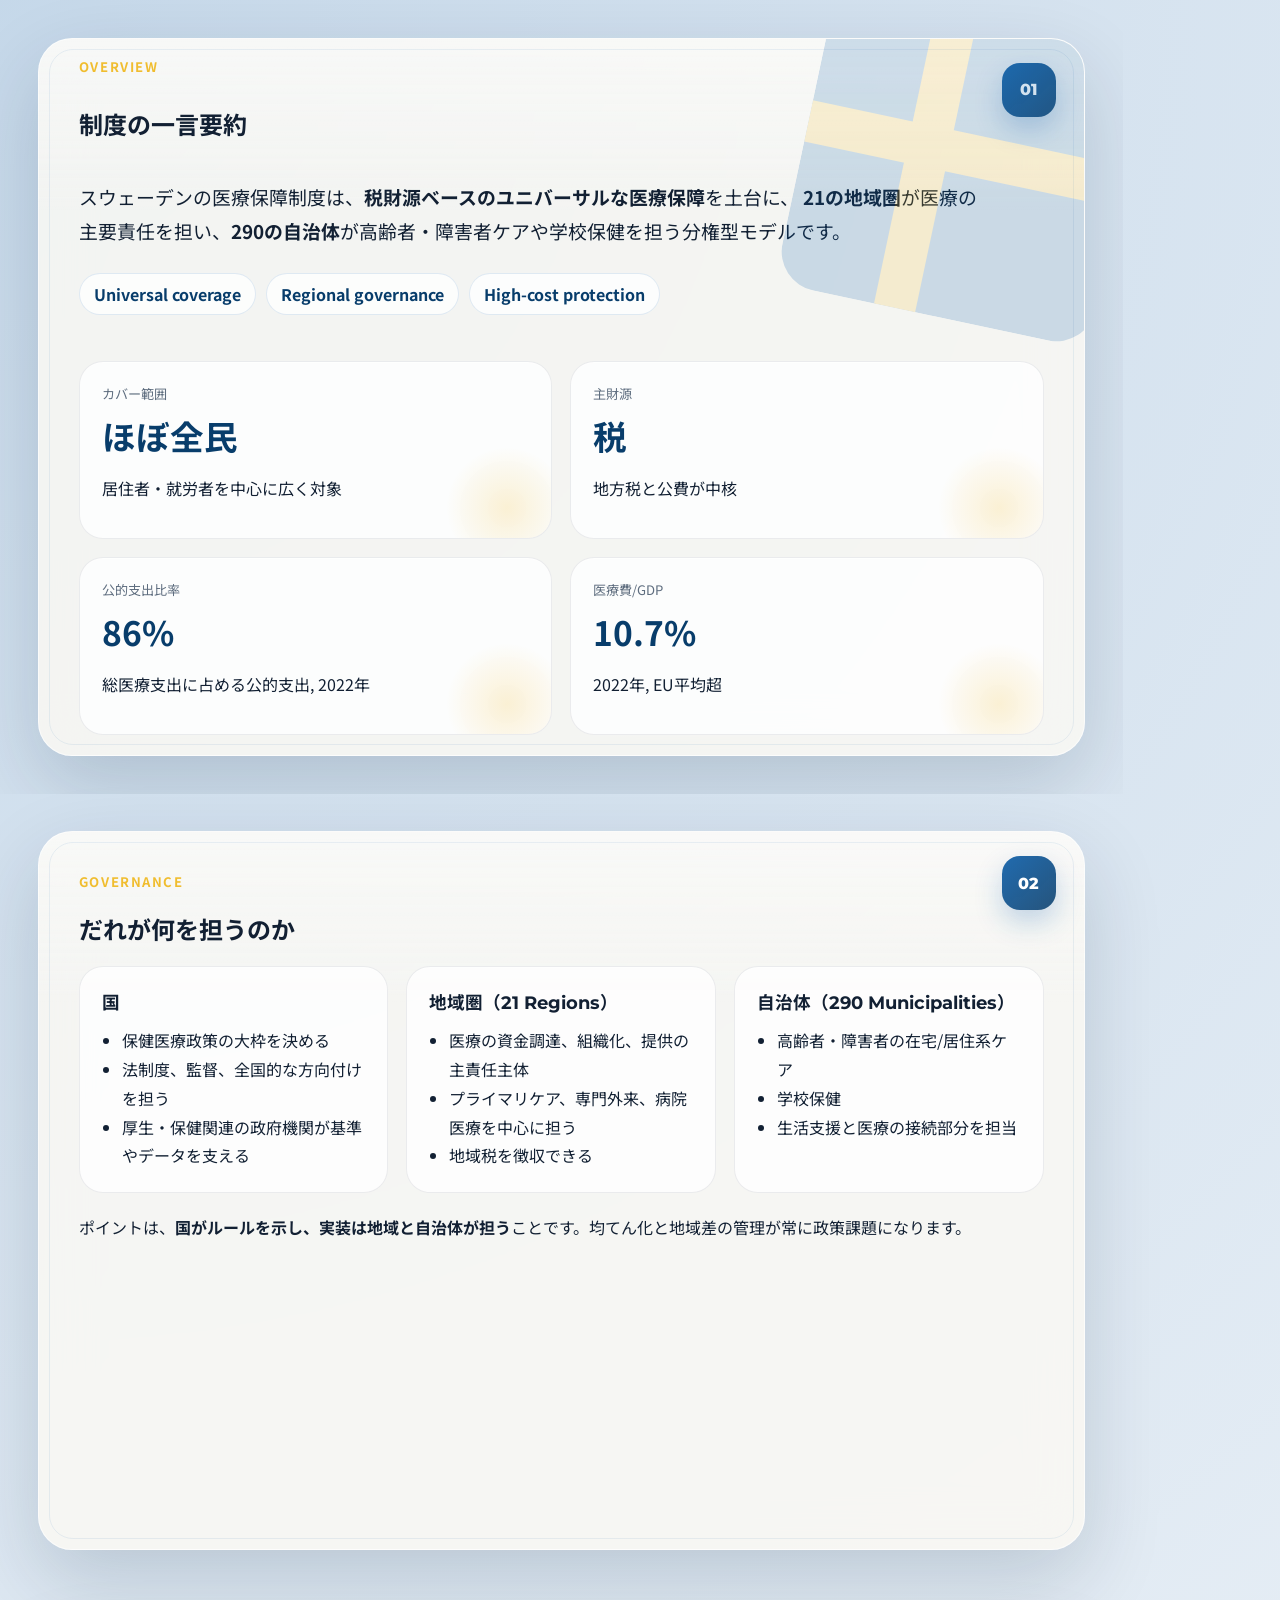
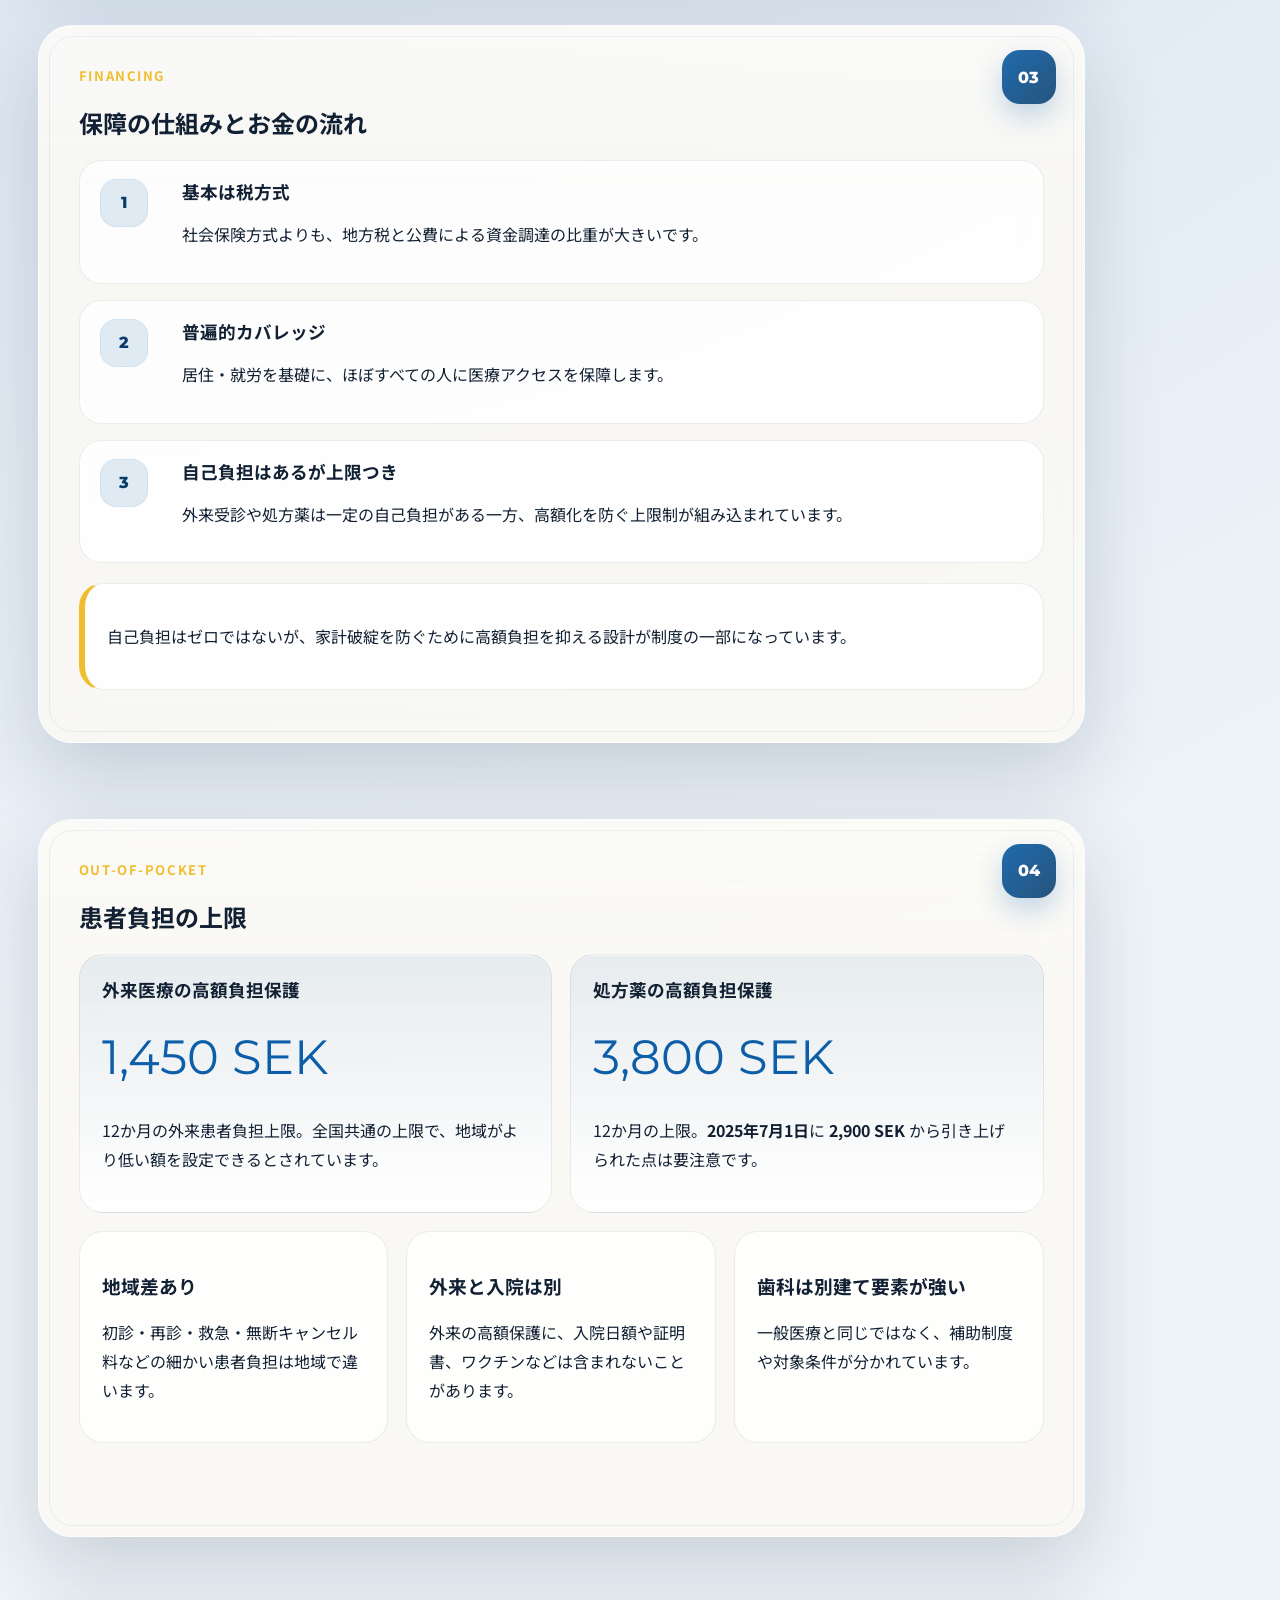
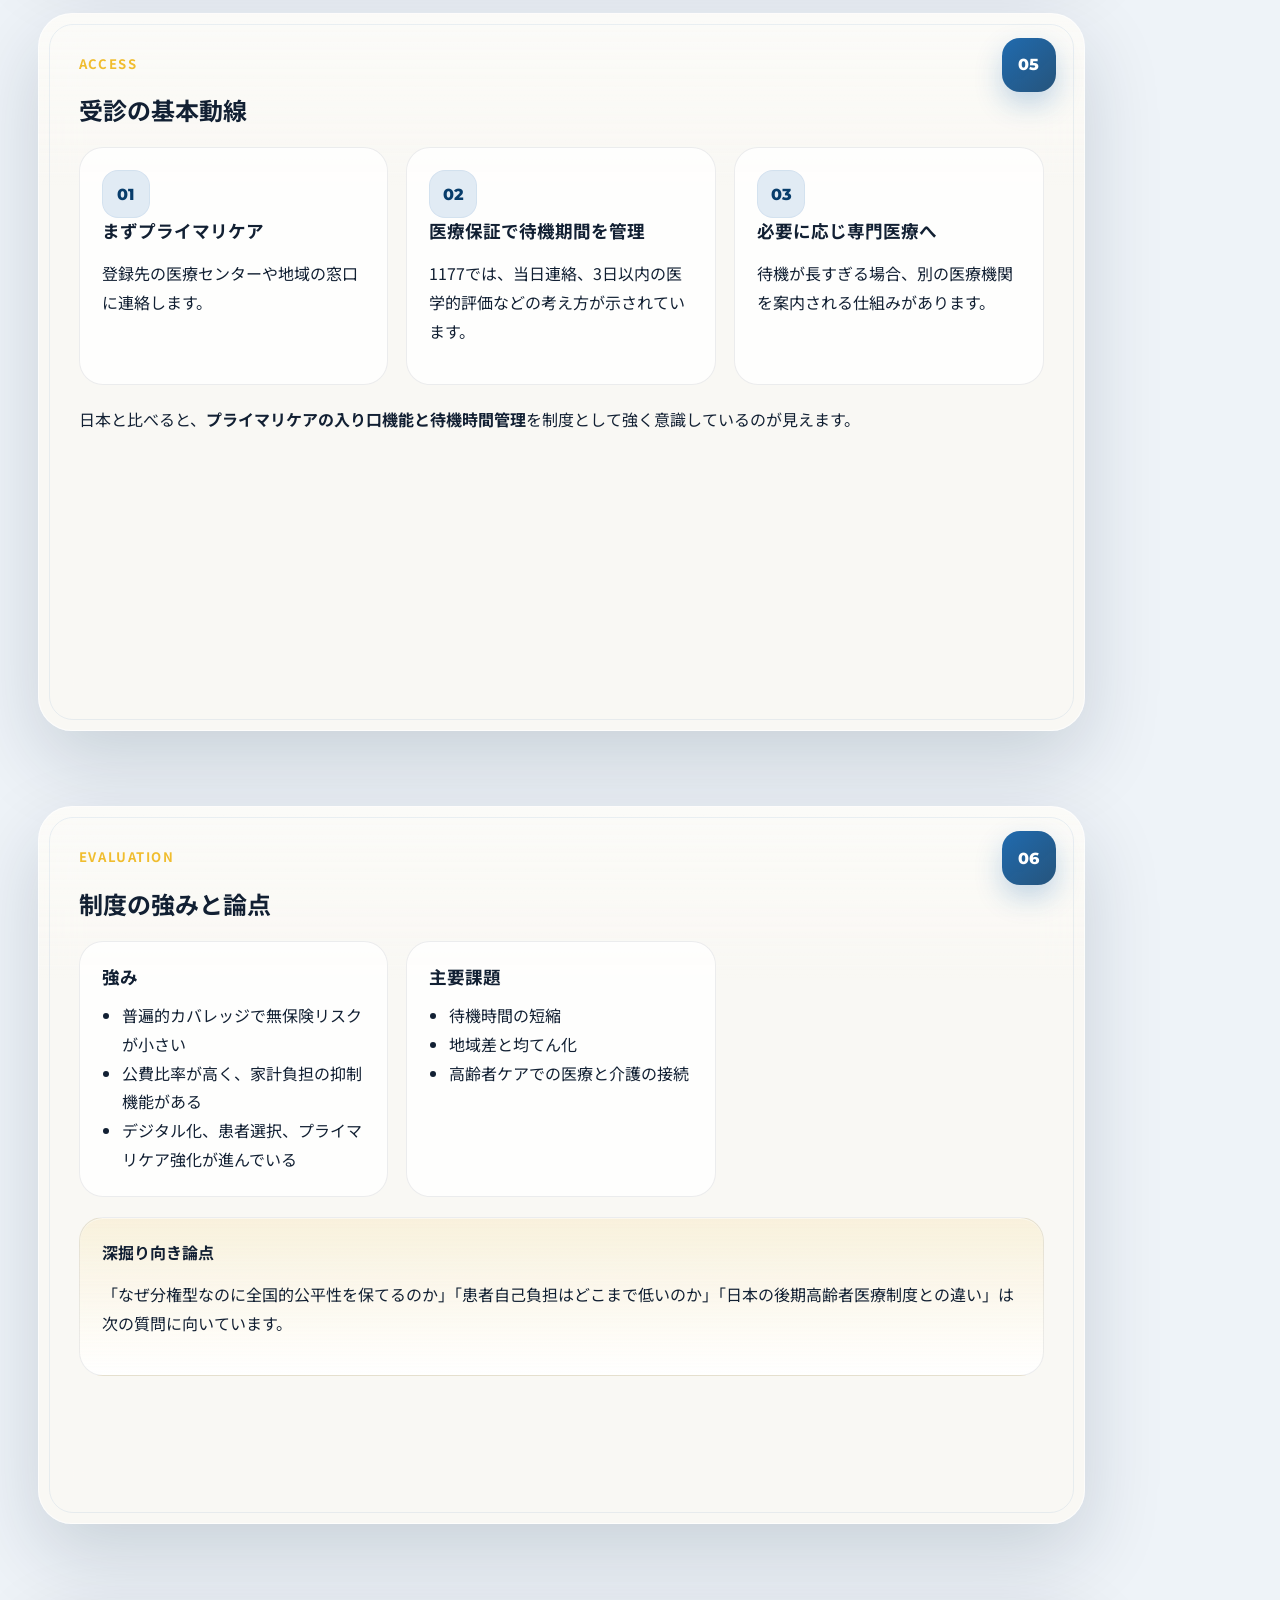
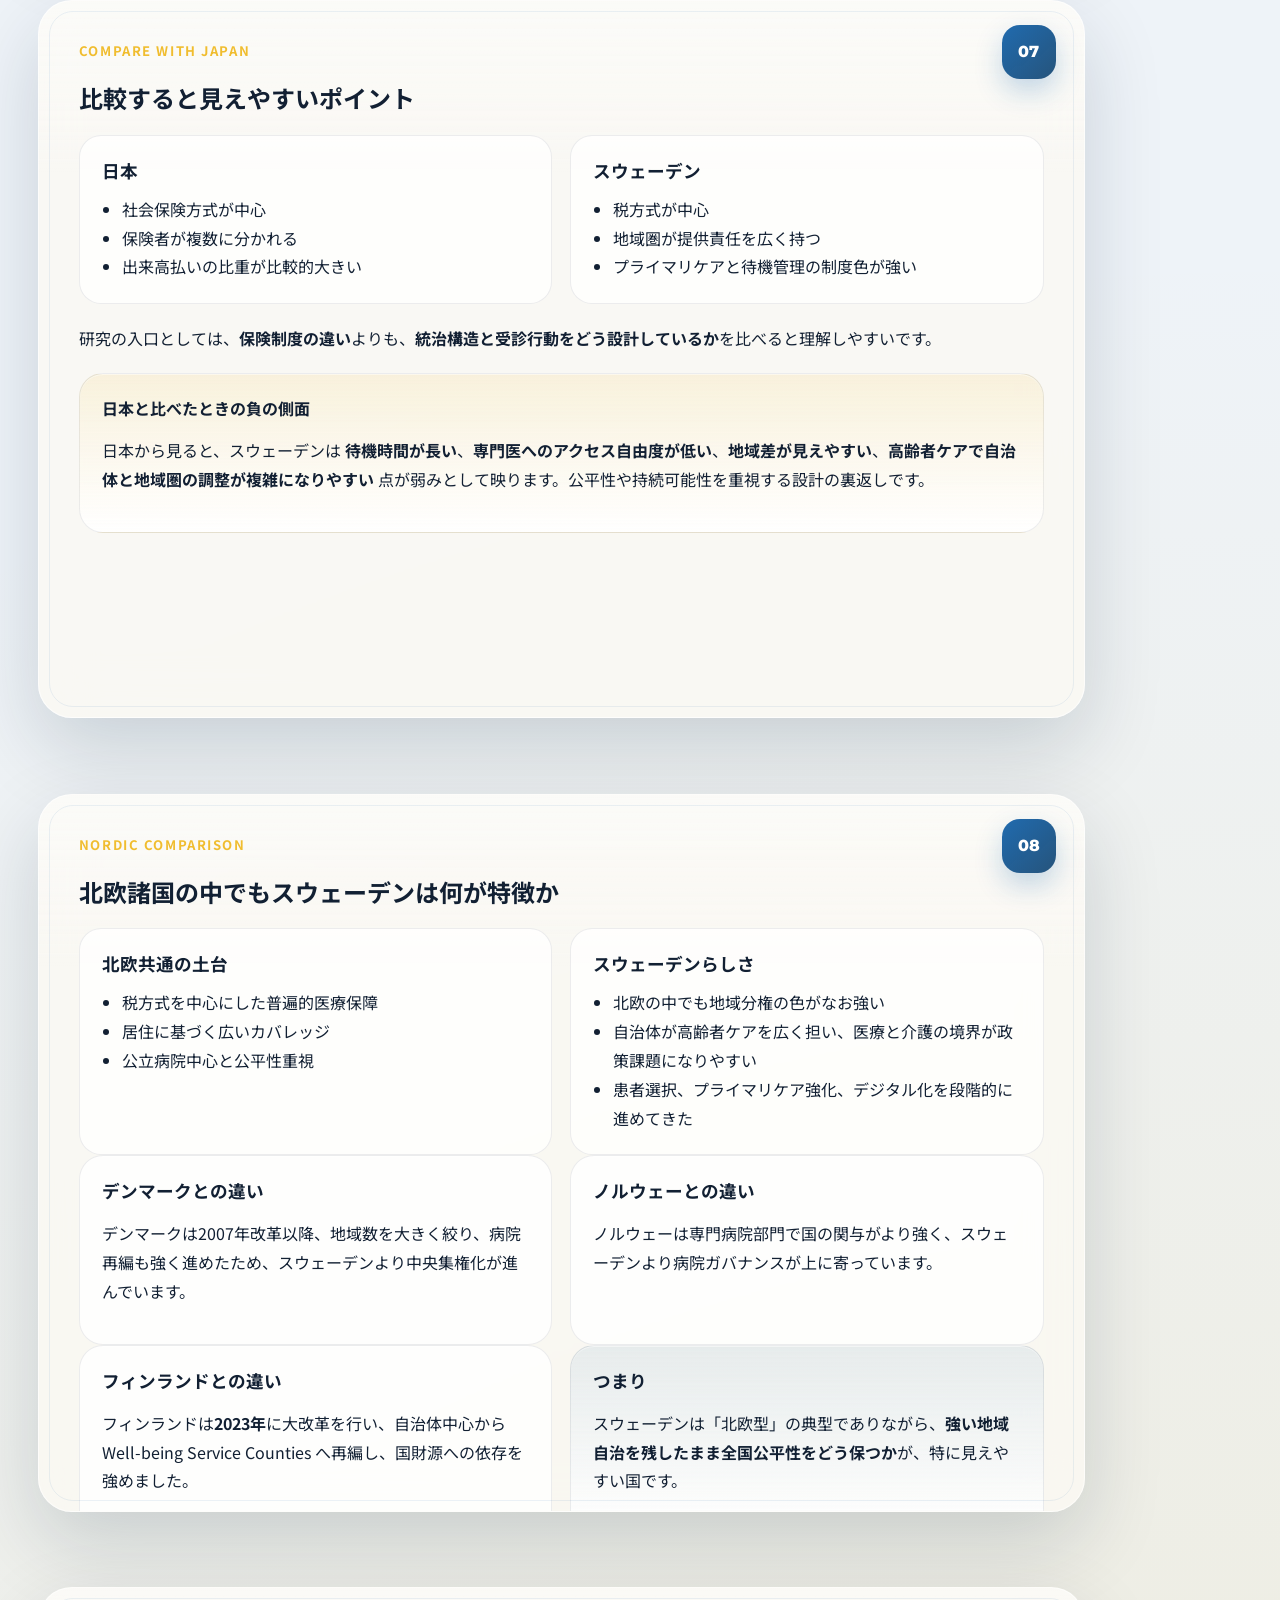
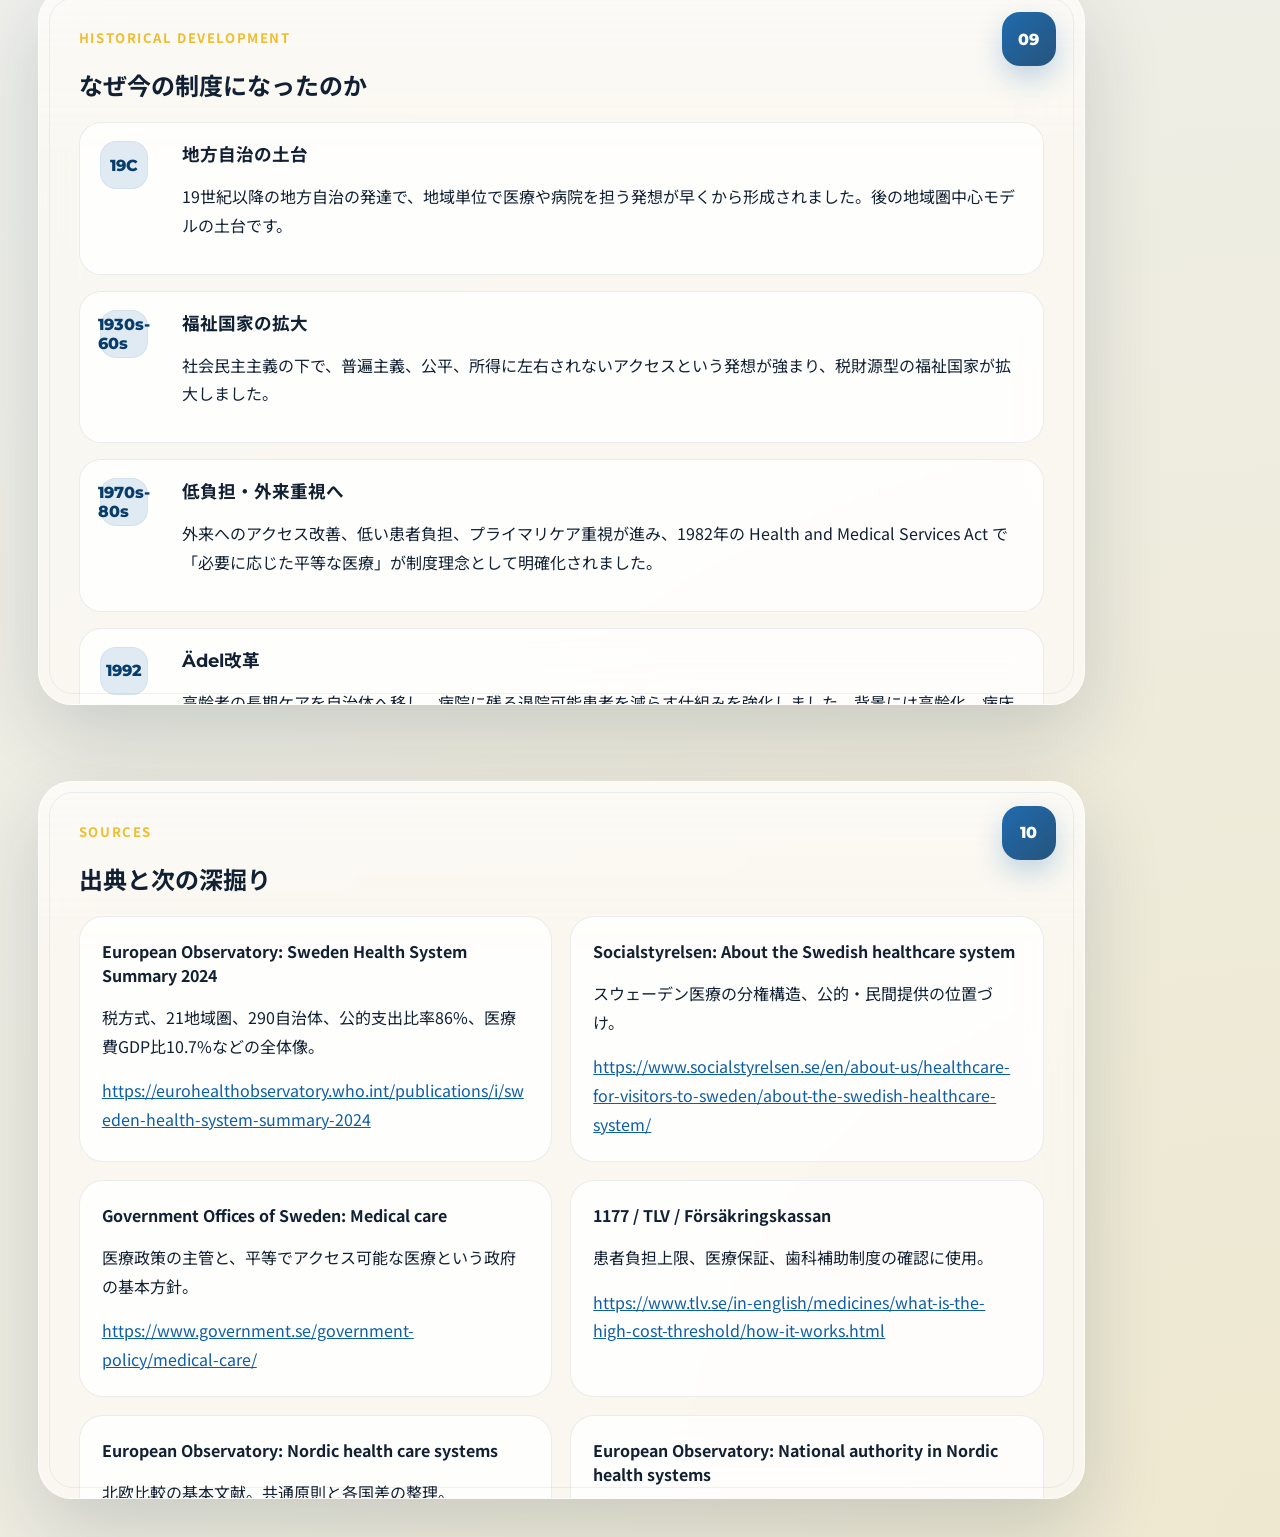
==== commit 3b01fddd: "Add warning box highlighting negative aspects of Sweden's healthcare system compared to Japan" ====
--- a/pdf-export.html
+++ b/pdf-export.html
@@ -245,6 +245,10 @@
         <p class="insight">
           研究の入口としては、<strong>保険制度の違い</strong>よりも、<strong>統治構造と受診行動をどう設計しているか</strong>を比べると理解しやすいです。
         </p>
+        <div class="warning-box">
+          <strong>日本と比べたときの負の側面</strong>
+          <p>日本から見ると、スウェーデンは <strong>待機時間が長い</strong>、<strong>専門医へのアクセス自由度が低い</strong>、<strong>地域差が見えやすい</strong>、<strong>高齢者ケアで自治体と地域圏の調整が複雑になりやすい</strong> 点が弱みとして映ります。公平性や持続可能性を重視する設計の裏返しです。</p>
+        </div>
       </div>
     </section>
 
